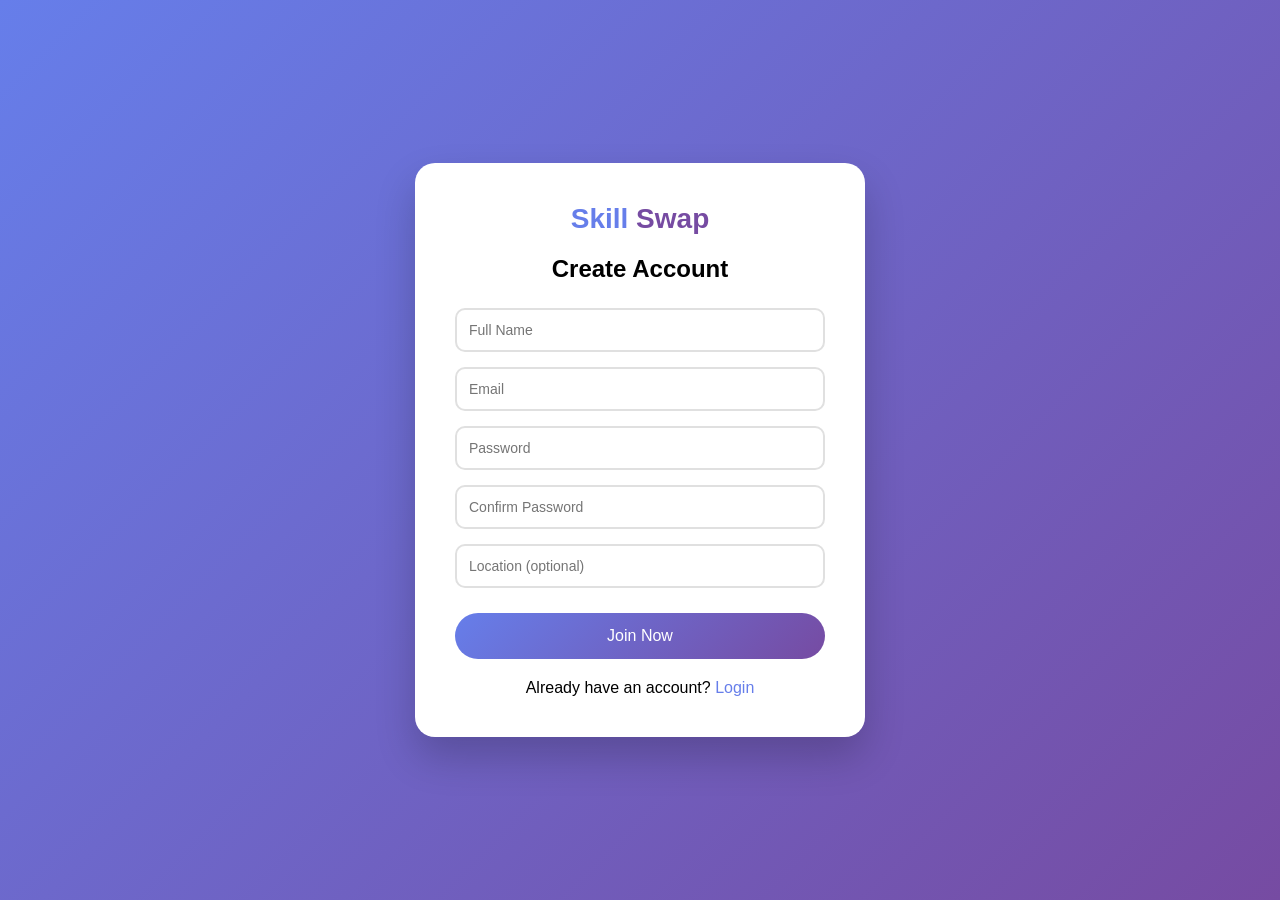
==== register.html @ fa6bb464 "Add files via upload" ====
<!DOCTYPE html>
<html lang="en">
<head>
    <meta charset="UTF-8">
    <meta name="viewport" content="width=device-width, initial-scale=1.0">
    <title>Register - Skill Swap</title>
    <style>
        * { margin: 0; padding: 0; box-sizing: border-box; }
        body {
            font-family: 'Segoe UI', Tahoma, Geneva, Verdana, sans-serif;
            background: linear-gradient(135deg, #667eea 0%, #764ba2 100%);
            min-height: 100vh;
            display: flex;
            justify-content: center;
            align-items: center;
        }
        .register-card {
            background: white;
            border-radius: 20px;
            padding: 40px;
            width: 450px;
            box-shadow: 0 20px 40px rgba(0,0,0,0.2);
        }
        .logo { text-align: center; font-size: 28px; font-weight: bold; margin-bottom: 20px; }
        .logo span:first-child { color: #667eea; }
        .logo span:last-child { color: #764ba2; }
        h2 { text-align: center; margin-bottom: 25px; }
        .input-group { margin-bottom: 15px; }
        .input-group input {
            width: 100%;
            padding: 12px;
            border: 2px solid #e0e0e0;
            border-radius: 10px;
            font-size: 14px;
        }
        .btn-register {
            width: 100%;
            padding: 14px;
            background: linear-gradient(135deg, #667eea, #764ba2);
            color: white;
            border: none;
            border-radius: 30px;
            font-size: 16px;
            cursor: pointer;
            margin-top: 10px;
        }
        .login-link { text-align: center; margin-top: 20px; }
        .login-link a { color: #667eea; text-decoration: none; }
        .error { background: #fee; color: #dc3545; padding: 10px; border-radius: 8px; margin-bottom: 15px; display: none; }
        .success { background: #d4edda; color: #28a745; padding: 10px; border-radius: 8px; margin-bottom: 15px; display: none; }
    </style>
</head>
<body>
    <div class="register-card">
        <div class="logo"><span>Skill</span> <span>Swap</span></div>
        <h2>Create Account</h2>
        <div id="errorMsg" class="error"></div>
        <div id="successMsg" class="success"></div>
        <form id="registerForm">
            <div class="input-group"><input type="text" id="fullname" placeholder="Full Name" required></div>
            <div class="input-group"><input type="email" id="email" placeholder="Email" required></div>
            <div class="input-group"><input type="password" id="password" placeholder="Password" required></div>
            <div class="input-group"><input type="password" id="confirm_password" placeholder="Confirm Password" required></div>
            <div class="input-group"><input type="text" id="location" placeholder="Location (optional)"></div>
            <button type="submit" class="btn-register">Join Now</button>
        </form>
        <div class="login-link">Already have an account? <a href="login.html">Login</a></div>
    </div>

    <script>
        document.getElementById('registerForm').addEventListener('submit', async function(e) {
            e.preventDefault();
            
            const fullname = document.getElementById('fullname').value;
            const email = document.getElementById('email').value;
            const password = document.getElementById('password').value;
            const confirm = document.getElementById('confirm_password').value;
            const location = document.getElementById('location').value;
            
            document.getElementById('errorMsg').style.display = 'none';
            document.getElementById('successMsg').style.display = 'none';
            
            if(!fullname || !email || !password) {
                showError('Please fill all required fields');
                return;
            }
            
            if(password !== confirm) {
                showError('Passwords do not match');
                return;
            }
            
            if(password.length < 6) {
                showError('Password must be at least 6 characters');
                return;
            }
            
            const submitBtn = document.querySelector('.btn-register');
            submitBtn.textContent = 'Creating account...';
            submitBtn.disabled = true;
            
            try {
                const response = await fetch('http://localhost:8002/api/register', {
                    method: 'POST',
                    headers: { 'Content-Type': 'application/json' },
                    body: JSON.stringify({ name: fullname, email: email, password: password, location: location })
                });
                
                const result = await response.json();
                
                if(response.ok) {
                    document.getElementById('successMsg').textContent = '✅ Account created successfully! Redirecting to login...';
                    document.getElementById('successMsg').style.display = 'block';
                    setTimeout(() => { window.location.href = 'login.html'; }, 2000);
                } else {
                    showError(result.detail || 'Registration failed');
                    submitBtn.textContent = 'Join Now';
                    submitBtn.disabled = false;
                }
            } catch(error) {
                showError('Cannot connect to server. Make sure backend is running: python backend.py');
                submitBtn.textContent = 'Join Now';
                submitBtn.disabled = false;
            }
        });
        
        function showError(message) {
            const errorDiv = document.getElementById('errorMsg');
            errorDiv.textContent = message;
            errorDiv.style.display = 'block';
            setTimeout(() => { errorDiv.style.display = 'none'; }, 5000);
        }
    </script>
</body>
</html>
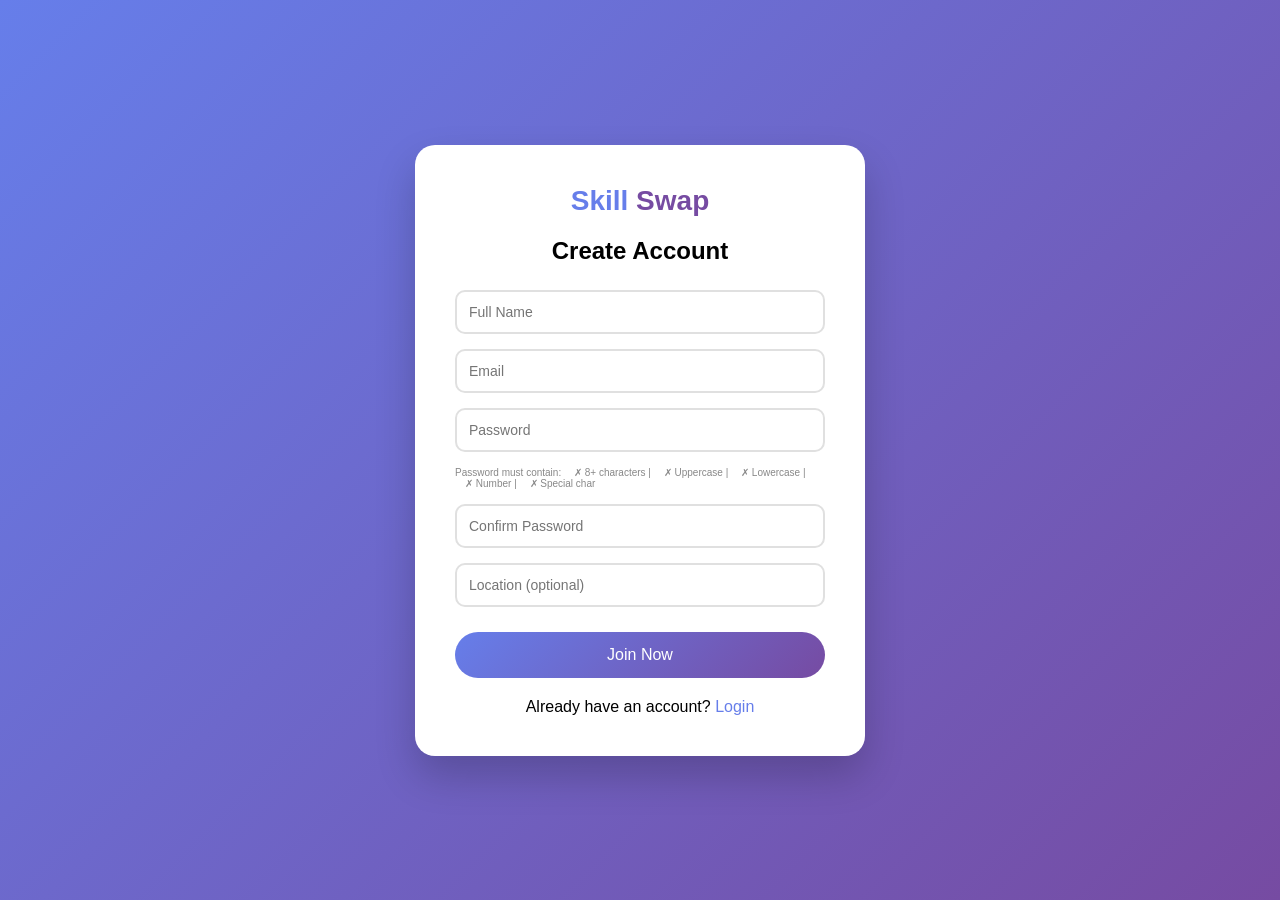
==== commit 6a28ad15: "Update register.html" ====
--- a/register.html
+++ b/register.html
@@ -48,6 +48,25 @@
         .login-link a { color: #667eea; text-decoration: none; }
         .error { background: #fee; color: #dc3545; padding: 10px; border-radius: 8px; margin-bottom: 15px; display: none; }
         .success { background: #d4edda; color: #28a745; padding: 10px; border-radius: 8px; margin-bottom: 15px; display: none; }
+        /* Password requirements styling */
+.password-requirements {
+    margin-bottom: 15px;
+    font-size: 12px;
+}
+.password-requirements small {
+    display: block;
+    margin-top: 5px;
+    color: #888;
+}
+.password-requirements span {
+    margin-left: 10px;
+}
+.requirement-met {
+    color: #28a745 !important;
+}
+.requirement-unmet {
+    color: #888 !important;
+}
     </style>
 </head>
 <body>
@@ -59,7 +78,19 @@
         <form id="registerForm">
             <div class="input-group"><input type="text" id="fullname" placeholder="Full Name" required></div>
             <div class="input-group"><input type="email" id="email" placeholder="Email" required></div>
-            <div class="input-group"><input type="password" id="password" placeholder="Password" required></div>
+            <div class="input-group">
+    <input type="password" id="password" placeholder="Password" required onkeyup="updatePasswordRequirements(this.value)">
+</div>
+<div class="password-requirements" id="passwordRequirements">
+    <small>
+        Password must contain:
+        <span id="reqLength">✗ 8+ characters</span> |
+        <span id="reqUpper">✗ Uppercase</span> |
+        <span id="reqLower">✗ Lowercase</span> |
+        <span id="reqNumber">✗ Number</span> |
+        <span id="reqSpecial">✗ Special char (!@#$%^&*)</span>
+    </small>
+</div>
             <div class="input-group"><input type="password" id="confirm_password" placeholder="Confirm Password" required></div>
             <div class="input-group"><input type="text" id="location" placeholder="Location (optional)"></div>
             <button type="submit" class="btn-register">Join Now</button>
@@ -68,12 +99,24 @@
     </div>
 
     <script>
+        // Initialize password requirements when page loads
+document.addEventListener('DOMContentLoaded', function() {
+    // Set initial password requirements display
+    updatePasswordRequirements('');
+});
         document.getElementById('registerForm').addEventListener('submit', async function(e) {
             e.preventDefault();
             
             const fullname = document.getElementById('fullname').value;
             const email = document.getElementById('email').value;
             const password = document.getElementById('password').value;
+            const passwordError = validatePassword(password);
+if(passwordError) {
+    showError(passwordError);
+    submitBtn.textContent = 'Join Now';
+    submitBtn.disabled = false;
+    return;
+}
             const confirm = document.getElementById('confirm_password').value;
             const location = document.getElementById('location').value;
             
@@ -130,6 +173,61 @@
             errorDiv.style.display = 'block';
             setTimeout(() => { errorDiv.style.display = 'none'; }, 5000);
         }
+        // ========== PASSWORD VALIDATION FUNCTIONS ==========
+
+function validatePassword(password) {
+    const minLength = 8;
+    const hasUpperCase = /[A-Z]/.test(password);
+    const hasLowerCase = /[a-z]/.test(password);
+    const hasNumbers = /\d/.test(password);
+    const hasSpecialChar = /[!@#$%^&*(),.?":{}|<>]/.test(password);
+    
+    if(password.length < minLength) {
+        return '❌ Password must be at least 8 characters';
+    }
+    if(!hasUpperCase) {
+        return '❌ Password must contain at least one uppercase letter (A-Z)';
+    }
+    if(!hasLowerCase) {
+        return '❌ Password must contain at least one lowercase letter (a-z)';
+    }
+    if(!hasNumbers) {
+        return '❌ Password must contain at least one number (0-9)';
+    }
+    if(!hasSpecialChar) {
+        return '❌ Password must contain at least one special character (!@#$%^&*)';
+    }
+    return null;
+}
+
+function updatePasswordRequirements(password) {
+    const reqLength = document.getElementById('reqLength');
+    const reqUpper = document.getElementById('reqUpper');
+    const reqLower = document.getElementById('reqLower');
+    const reqNumber = document.getElementById('reqNumber');
+    const reqSpecial = document.getElementById('reqSpecial');
+    
+    if(reqLength) {
+        reqLength.innerHTML = password.length >= 8 ? '✓ 8+ characters' : '✗ 8+ characters';
+        reqLength.style.color = password.length >= 8 ? '#28a745' : '#888';
+    }
+    if(reqUpper) {
+        reqUpper.innerHTML = /[A-Z]/.test(password) ? '✓ Uppercase' : '✗ Uppercase';
+        reqUpper.style.color = /[A-Z]/.test(password) ? '#28a745' : '#888';
+    }
+    if(reqLower) {
+        reqLower.innerHTML = /[a-z]/.test(password) ? '✓ Lowercase' : '✗ Lowercase';
+        reqLower.style.color = /[a-z]/.test(password) ? '#28a745' : '#888';
+    }
+    if(reqNumber) {
+        reqNumber.innerHTML = /\d/.test(password) ? '✓ Number' : '✗ Number';
+        reqNumber.style.color = /\d/.test(password) ? '#28a745' : '#888';
+    }
+    if(reqSpecial) {
+        reqSpecial.innerHTML = /[!@#$%^&*(),.?":{}|<>]/.test(password) ? '✓ Special char' : '✗ Special char';
+        reqSpecial.style.color = /[!@#$%^&*(),.?":{}|<>]/.test(password) ? '#28a745' : '#888';
+    }
+}
     </script>
 </body>
-</html>+</html>
